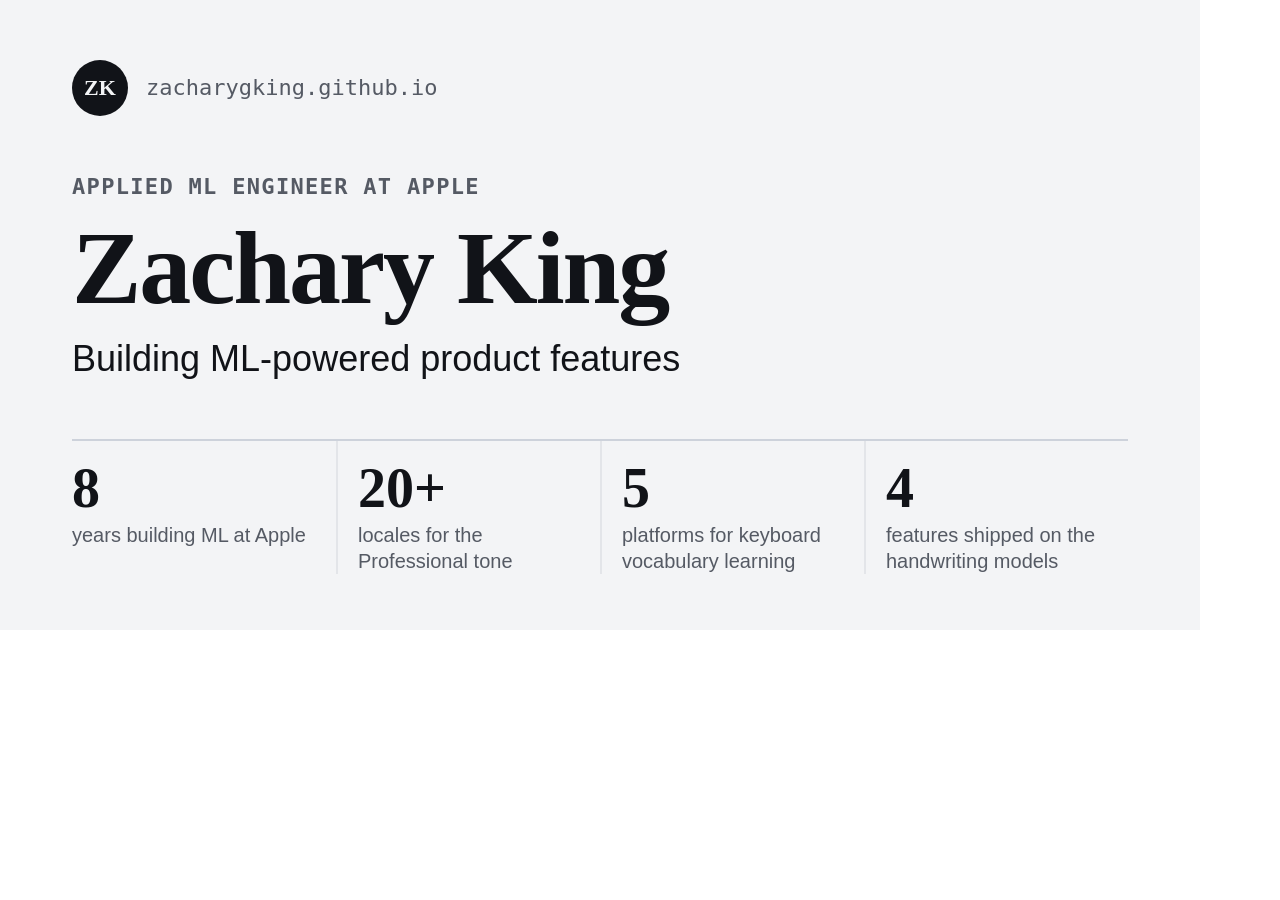
==== source/og.html @ 85536da9 "Add favicon, link preview image, and phone-free resume Adds the ZK icon as an SVG favicon with PNG a" ====
<!doctype html>
<!--
  Source for og.png, the 1200×630 link-preview image. Render with headless Chrome from the repo root:
    "/Applications/Google Chrome.app/Contents/MacOS/Google Chrome" --headless=new --hide-scrollbars \
      --force-device-scale-factor=1 --window-size=1200,630 --screenshot=og.png "file://$PWD/source/og.html"
  Keep the stats in step with the stats row in index.html.
-->
<meta charset="utf-8">
<meta name="robots" content="noindex">
<title>Link preview source</title>
<style>
  html, body { margin: 0; }
  .card {
    box-sizing: border-box;
    width: 1200px;
    height: 630px;
    display: grid;
    grid-template-rows: auto 1fr auto;
    padding: 60px 72px 56px;
    background: #f3f4f6;
    color: #111318;
    font-family: -apple-system, BlinkMacSystemFont, "Helvetica Neue", Arial, sans-serif;
  }
  .top { display: flex; align-items: center; gap: 18px; }
  .mark {
    display: grid; place-items: center; width: 56px; height: 56px; border-radius: 50%;
    background: #111318; color: #f3f4f6; font: 700 22px/1 Charter, Georgia, serif;
  }
  .url { color: #555a64; font: 500 22px/1 ui-monospace, "SF Mono", Menlo, monospace; }
  .hero { align-self: center; }
  .eyebrow { margin: 0 0 14px; color: #555a64; font: 600 22px/1.3 ui-monospace, "SF Mono", Menlo, monospace; letter-spacing: 0.06em; text-transform: uppercase; }
  h1 { margin: 0; font: 700 104px/1 Charter, "Bitstream Charter", Georgia, serif; letter-spacing: -0.02em; }
  .tagline { margin: 16px 0 0; font-size: 36px; line-height: 1.3; }
  .stats { display: grid; grid-template-columns: repeat(4, 1fr); margin: 0; border-top: 2px solid #cdd2db; }
  .stats div { display: flex; flex-direction: column-reverse; justify-content: flex-end; gap: 4px; padding: 18px 20px 0 0; }
  .stats div + div { padding-left: 20px; border-left: 2px solid #e3e5e9; }
  .stats dd { margin: 0; font: 700 56px/1.05 Charter, Georgia, serif; }
  .stats dt { color: #555a64; font-size: 20px; line-height: 1.3; }
</style>
<div class="card">
  <div class="top"><span class="mark">ZK</span><span class="url">zacharygking.github.io</span></div>
  <div class="hero">
    <p class="eyebrow">Applied ML Engineer at Apple</p>
    <h1>Zachary King</h1>
    <p class="tagline">Building ML-powered product features</p>
  </div>
  <dl class="stats">
    <div><dt>years building ML at Apple</dt><dd>8</dd></div>
    <div><dt>locales for the Professional tone</dt><dd>20+</dd></div>
    <div><dt>platforms for keyboard vocabulary learning</dt><dd>5</dd></div>
    <div><dt>features shipped on the handwriting models</dt><dd>4</dd></div>
  </dl>
</div>
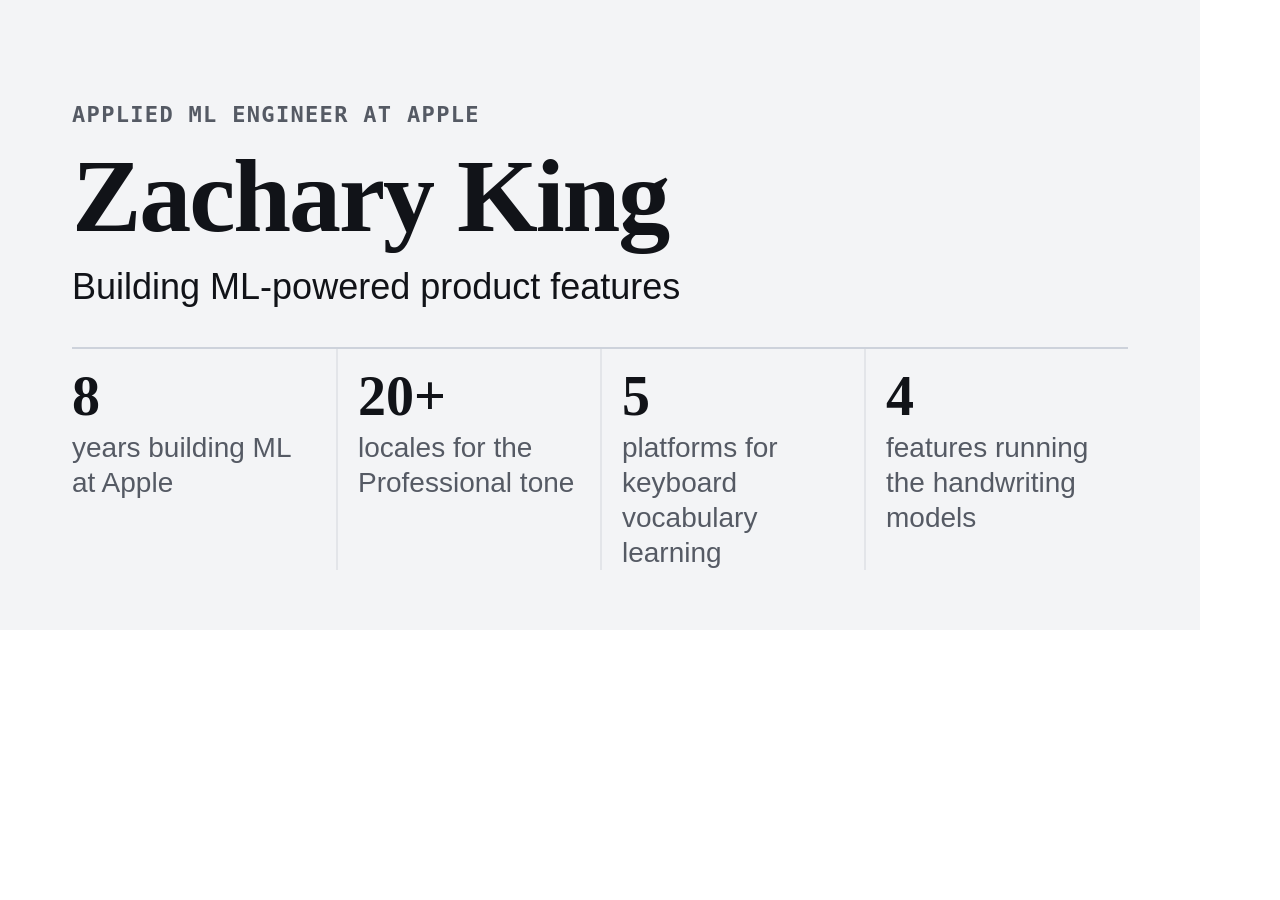
==== commit 8f0218ab: "Polish the site after review On phones the top bar gets a second row of section links, tap targets a" ====
--- a/source/og.html
+++ b/source/og.html
@@ -15,18 +15,12 @@
     width: 1200px;
     height: 630px;
     display: grid;
-    grid-template-rows: auto 1fr auto;
-    padding: 60px 72px 56px;
+    grid-template-rows: 1fr auto;
+    padding: 64px 72px 60px;
     background: #f3f4f6;
     color: #111318;
     font-family: -apple-system, BlinkMacSystemFont, "Helvetica Neue", Arial, sans-serif;
   }
-  .top { display: flex; align-items: center; gap: 18px; }
-  .mark {
-    display: grid; place-items: center; width: 56px; height: 56px; border-radius: 50%;
-    background: #111318; color: #f3f4f6; font: 700 22px/1 Charter, Georgia, serif;
-  }
-  .url { color: #555a64; font: 500 22px/1 ui-monospace, "SF Mono", Menlo, monospace; }
   .hero { align-self: center; }
   .eyebrow { margin: 0 0 14px; color: #555a64; font: 600 22px/1.3 ui-monospace, "SF Mono", Menlo, monospace; letter-spacing: 0.06em; text-transform: uppercase; }
   h1 { margin: 0; font: 700 104px/1 Charter, "Bitstream Charter", Georgia, serif; letter-spacing: -0.02em; }
@@ -35,10 +29,9 @@
   .stats div { display: flex; flex-direction: column-reverse; justify-content: flex-end; gap: 4px; padding: 18px 20px 0 0; }
   .stats div + div { padding-left: 20px; border-left: 2px solid #e3e5e9; }
   .stats dd { margin: 0; font: 700 56px/1.05 Charter, Georgia, serif; }
-  .stats dt { color: #555a64; font-size: 20px; line-height: 1.3; }
+  .stats dt { color: #555a64; font-size: 28px; line-height: 1.25; }
 </style>
 <div class="card">
-  <div class="top"><span class="mark">ZK</span><span class="url">zacharygking.github.io</span></div>
   <div class="hero">
     <p class="eyebrow">Applied ML Engineer at Apple</p>
     <h1>Zachary King</h1>
@@ -48,6 +41,6 @@
     <div><dt>years building ML at Apple</dt><dd>8</dd></div>
     <div><dt>locales for the Professional tone</dt><dd>20+</dd></div>
     <div><dt>platforms for keyboard vocabulary learning</dt><dd>5</dd></div>
-    <div><dt>features shipped on the handwriting models</dt><dd>4</dd></div>
+    <div><dt>features running the handwriting models</dt><dd>4</dd></div>
   </dl>
 </div>
